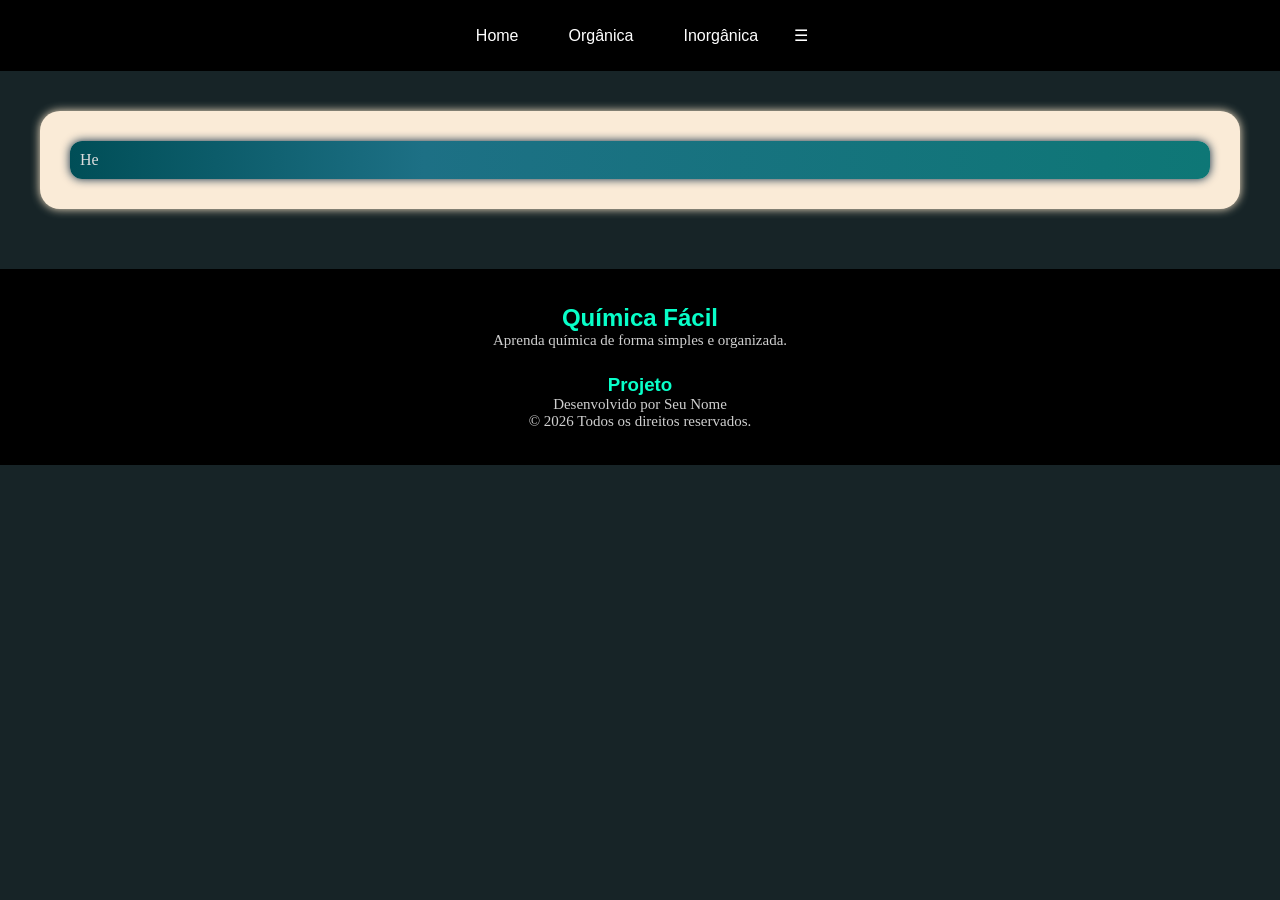
==== tabelaPeriodica.html @ 60ed242c "a" ====
<!DOCTYPE html>
<html lang="en">
<head>
    <meta charset="UTF-8">
    <meta name="viewport" content="width=device-width, initial-scale=1.0">
    <title>Document</title>
    <link rel="stylesheet" href="./style.css">
</head>
<body>
    <header>
        <div class="all-menu">
            <nav>
                <ul class="ul-menu">
                    <li><a href="./index.html"><button class="btn-padrao">Home</button></a></li>
                    <li><a href="./organica.html"><button class="btn-padrao">Orgânica</button></a></li>
                    <li><a href="./inorganica.html"><button class="btn-padrao">Inorgânica</button></a></li>
                </ul>

            </nav>
            <div class="dropdown">
                <button class="dropbtn">☰</button>
                <div class="dropdown-content">
                    <a href="#">Tabela periódica</a>
                    <a href="#">Diagrama de Linus Pauling</a>
                    <a href="#">Dev</a>
                </div>
            </div>
        </div>

    </header>
    <main>
        <table>
            <tr>
                <td>He</td>
            </tr>
        </table>
    </main>
    <footer>
    <div class="footer-container">

        <div class="footer-esquerda">
            <h2>Química Fácil</h2>
            <p>Aprenda química de forma simples e organizada.</p>
        </div>
        <div class="footer-info">
            <h3>Projeto</h3>
            <p>Desenvolvido por Seu Nome</p>
            <p>© 2026 Todos os direitos reservados.</p>
        </div>

    </div>
</footer>
</body>
</html>
---- style.css ----
* {
    margin: 0;
    padding: 0;
    box-sizing: border-box;
}

body {
    background-color: rgb(23, 36, 39);
    overflow-x: hidden;
}

header {
    width: 100%;
}

.all-menu {
    display: flex;
    justify-content: center;
    align-items: center;
    flex-wrap: wrap;
    background-color: black;
    width: 100%;
    padding: 10px 0;
}

.ul-menu {
    display: flex;
    gap: 10px;
    list-style: none;
}

li {
    list-style: none;
}

li a {
    text-decoration: none;
}

.btn-padrao {
    position: relative;
    background: none;
    border: none;
    padding: 10px 20px;
    cursor: pointer;
    font-size: 16px;
    color: white;
}

.btn-padrao::after {
    content: "";
    position: absolute;
    left: 0;
    bottom: 0;
    width: 0;
    height: 2px;
    background-color: rgb(8, 255, 201);
    transition: width .3s ease;
}

.btn-padrao:hover::after {
    width: 100%;
}

.dropdown {
    position: relative;
    display: inline-block;
}

.dropbtn {
    background: black;
    color: white;
    padding: 16px;
    border: none;
    cursor: pointer;
    font-size: 16px;
}

.dropdown:hover .dropbtn {
    background-color: rgb(43, 41, 41);
    color: rgb(8, 255, 201);
}

.dropdown-content {
    display: none;
    position: absolute;
    top: 100%;
    left: 0;
    min-width: 200px;
    background: #f1f1f1;
    box-shadow: 0 8px 16px rgba(0,0,0,.2);
    z-index: 100;
}

.dropdown:hover .dropdown-content {
    display: block;
}

.dropdown-content a {
    display: block;
    text-decoration: none;
    color: black;
    padding: 12px 16px;
}

.dropdown-content a:hover {
    background: #ddd;
}

main {
    background: antiquewhite;
    margin: 40px;
    padding: 30px;
    border-radius: 20px;
    box-shadow: 0 0 10px blanchedalmond;
}

main h3 {
    font-size: 45px;
    text-align: center;
    font-family: Andale Mono, monospace;
    color: rgb(10, 25, 36);
    margin-bottom: 20px;
}

main p {
    font-size: 22px;
    text-align: center;
    font-family: Andale Mono, monospace;
    color: rgb(10, 25, 36);
    margin-bottom: 20px;
}

.tabelas {
    display: flex;
    justify-content: center;
    align-items: flex-start;
    gap: 20px;
    flex-wrap: wrap;
    width: 100%;
}

.tabelas table {
    flex: 1 1 320px;
    max-width: 450px;
    min-width: 280px;
}

table {
    width: 100%;
    background: linear-gradient(
        90deg,
        rgb(0, 78, 87) 0%,
        rgb(29, 112, 133) 31%,
        rgb(14, 119, 118) 100%
    );
    padding: 12px;
    border-radius: 12px;
    border-collapse: collapse;
    overflow: hidden;
    transition: box-shadow .3s ease, transform .3s ease;
    box-shadow: 0 0 10px rgb(7, 38, 64);
    font-family: "Comic Sans MS", cursive;
}

table:hover {
    transform: translateY(-4px);
    box-shadow: 0 0 20px rgb(7, 38, 64);
}

thead {
    background: aquamarine;
}

tr:nth-child(even) {
    background: rgb(24, 56, 68);
}

tr {
    transition: background-color .15s ease;
}

tbody tr:hover {
    background: #378c96;
}

th {
    color: #004e57;
    font-size: 20px;
    padding: 10px;
}

td {
    padding: 10px;
    color: #ddd;
    overflow-wrap: anywhere;
    word-break: break-word;
}

tr {
    transition: .2s;
}

tr:nth-child(even) {
    background: rgb(24, 56, 68);
}

tbody tr:hover {
    background: rgb(55, 140, 150);
}

footer {
    margin-top: 60px;
    background: black;
    color: white;
}

.footer-container {
    max-width: 1200px;
    margin: auto;
    padding: 35px;
    display: flex;
    flex-direction: column;
    align-items: center;
    gap: 25px;
    text-align: center;
}

.footer-container h2,
.footer-container h3 {
    color: rgb(8, 255, 201);
    font-family: Arial, Helvetica, sans-serif;
}

.footer-container p {
    color: #cfcfcf;
    font-size: 15px;
}

.footer-links a {
    color: white;
    text-decoration: none;
    transition: .2s;
}

.footer-links a:hover {
    color: rgb(8, 255, 201);
}

@media (max-width: 768px) {
    .all-menu {
        flex-direction: column;
    }

    .ul-menu {
        flex-direction: column;
        align-items: center;
        width: 100%;
        gap: 5px;
    }

    .btn-padrao {
        width: 220px;
        text-align: center;
    }

    .dropdown {
        margin-top: 10px;
    }

    .dropdown-content {
        position: static;
        width: 100%;
        box-shadow: none;
    }

    main {
        margin: 15px;
        padding: 20px;
    }

    main h3 {
        font-size: 32px;
    }

    main p {
        font-size: 18px;
    }

    table {
        min-width: 450px;
    }

    th,
    td {
        padding: 8px;
        font-size: 14px;
    }

    .footer-container {
        padding: 20px;
    }
}

@media (max-width: 480px) {
    main {
        margin: 10px;
        padding: 15px;
    }

    main h3 {
        font-size: 26px;
    }

    main p {
        font-size: 16px;
    }

    .btn-padrao {
        width: 180px;
    }

    table {
        min-width: 400px;
    }
}
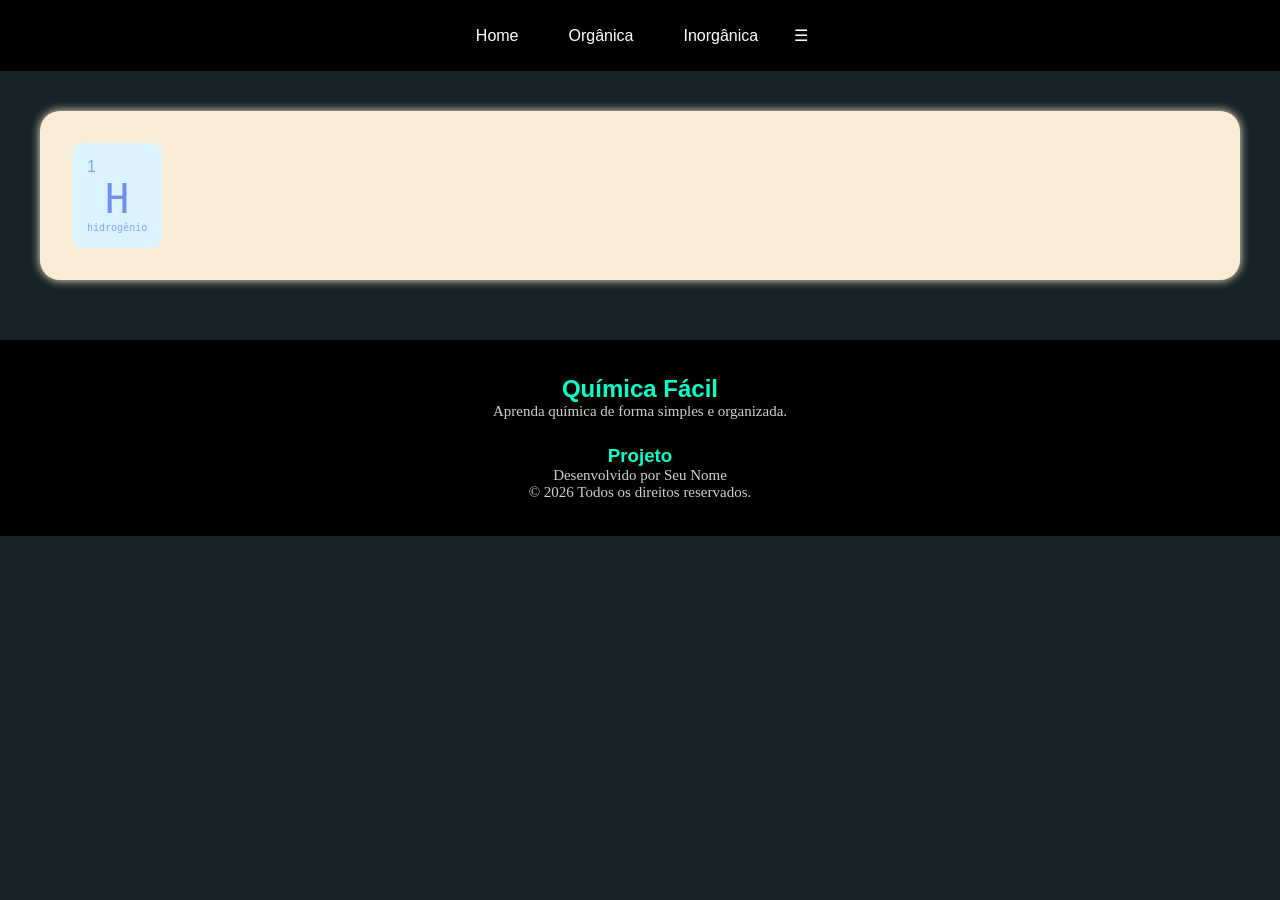
==== commit 16dbfc68: "a" ====
--- a/tabelaPeriodica.html
+++ b/tabelaPeriodica.html
@@ -4,7 +4,7 @@
     <meta charset="UTF-8">
     <meta name="viewport" content="width=device-width, initial-scale=1.0">
     <title>Document</title>
-    <link rel="stylesheet" href="./style.css">
+    <link rel="stylesheet" href="./style2.css">
 </head>
 <body>
     <header>
@@ -31,8 +31,9 @@
     <main>
         <table>
             <tr>
-                <td>He</td>
+                <td class="hidrogenio"><span class="n-atomico">1</span><br><p class="sigla">H</p><p class="nome">hidrogênio</p></td>
             </tr>
+            
         </table>
     </main>
     <footer>
--- a/style2.css
+++ b/style2.css
@@ -0,0 +1,312 @@
+* {
+    margin: 0;
+    padding: 0;
+    box-sizing: border-box;
+}
+
+body {
+    background-color: rgb(23, 36, 39);
+    overflow-x: hidden;
+}
+
+header {
+    width: 100%;
+}
+
+.all-menu {
+    display: flex;
+    justify-content: center;
+    align-items: center;
+    flex-wrap: wrap;
+    background-color: black;
+    width: 100%;
+    padding: 10px 0;
+}
+
+.ul-menu {
+    display: flex;
+    gap: 10px;
+    list-style: none;
+}
+
+li {
+    list-style: none;
+}
+
+li a {
+    text-decoration: none;
+}
+
+.btn-padrao {
+    position: relative;
+    background: none;
+    border: none;
+    padding: 10px 20px;
+    cursor: pointer;
+    font-size: 16px;
+    color: white;
+}
+
+.btn-padrao::after {
+    content: "";
+    position: absolute;
+    left: 0;
+    bottom: 0;
+    width: 0;
+    height: 2px;
+    background-color: rgb(8, 255, 201);
+    transition: width .3s ease;
+}
+
+.btn-padrao:hover::after {
+    width: 100%;
+}
+
+.dropdown {
+    position: relative;
+    display: inline-block;
+}
+
+.dropbtn {
+    background: black;
+    color: white;
+    padding: 16px;
+    border: none;
+    cursor: pointer;
+    font-size: 16px;
+}
+
+.dropdown:hover .dropbtn {
+    background-color: rgb(43, 41, 41);
+    color: rgb(8, 255, 201);
+}
+
+.dropdown-content {
+    display: none;
+    position: absolute;
+    top: 100%;
+    left: 0;
+    min-width: 200px;
+    background: #f1f1f1;
+    box-shadow: 0 8px 16px rgba(0,0,0,.2);
+    z-index: 100;
+}
+
+.dropdown:hover .dropdown-content {
+    display: block;
+}
+
+.dropdown-content a {
+    display: block;
+    text-decoration: none;
+    color: black;
+    padding: 12px 16px;
+}
+
+.dropdown-content a:hover {
+    background: #ddd;
+}
+
+main {
+    background: antiquewhite;
+    margin: 40px;
+    padding: 30px;
+    border-radius: 20px;
+    box-shadow: 0 0 10px blanchedalmond;
+}
+
+main h3 {
+    font-size: 45px;
+    text-align: center;
+    font-family: Andale Mono, monospace;
+    color: rgb(10, 25, 36);
+    margin-bottom: 20px;
+}
+
+main p {
+    font-size: 22px;
+    text-align: center;
+    font-family: Andale Mono, monospace;
+    color: rgb(10, 25, 36);
+    margin-bottom: 20px;
+}
+
+.tabelas {
+    display: flex;
+    justify-content: center;
+    align-items: flex-start;
+    gap: 20px;
+    flex-wrap: wrap;
+    width: 100%;
+}
+
+.tabelas table {
+    flex: 1 1 320px;
+    max-width: 450px;
+    min-width: 280px;
+}
+
+footer {
+    margin-top: 60px;
+    background: black;
+    color: white;
+}
+
+.footer-container {
+    max-width: 1200px;
+    margin: auto;
+    padding: 35px;
+    display: flex;
+    flex-direction: column;
+    align-items: center;
+    gap: 25px;
+    text-align: center;
+}
+
+.footer-container h2,
+.footer-container h3 {
+    color: rgb(8, 255, 201);
+    font-family: Arial, Helvetica, sans-serif;
+}
+
+.footer-container p {
+    color: #cfcfcf;
+    font-size: 15px;
+}
+
+.footer-links a {
+    color: white;
+    text-decoration: none;
+    transition: .2s;
+}
+
+.footer-links a:hover {
+    color: rgb(8, 255, 201);
+}
+
+
+
+
+
+.hidrogenio{
+    cursor: pointer;
+    background-color: rgb(219, 243, 255);
+    border-radius: 10px;
+    padding: 15px;
+    word-wrap: break-word;
+    color: rgb(133, 160, 247);
+    font-family:'Franklin Gothic Medium', 'Arial Narrow', Arial, sans-serif;
+}
+.sigla{
+    font-size: 40px;
+    color:rgb(113, 142, 235);
+    margin: 0;
+}
+.nome{
+    font-size: 10px;
+    margin: 0;
+    color: rgb(133, 160, 247);
+}
+
+
+
+
+
+
+
+
+
+
+
+
+
+
+
+
+
+
+
+
+
+
+
+
+
+
+@media (max-width: 768px) {
+    .all-menu {
+        flex-direction: column;
+    }
+
+    .ul-menu {
+        flex-direction: column;
+        align-items: center;
+        width: 100%;
+        gap: 5px;
+    }
+
+    .btn-padrao {
+        width: 220px;
+        text-align: center;
+    }
+
+    .dropdown {
+        margin-top: 10px;
+    }
+
+    .dropdown-content {
+        position: static;
+        width: 100%;
+        box-shadow: none;
+    }
+
+    main {
+        margin: 15px;
+        padding: 20px;
+    }
+
+    main h3 {
+        font-size: 32px;
+    }
+
+    main p {
+        font-size: 18px;
+    }
+
+    table {
+        min-width: 450px;
+    }
+
+    th,
+    td {
+        padding: 8px;
+        font-size: 14px;
+    }
+
+    .footer-container {
+        padding: 20px;
+    }
+}
+
+@media (max-width: 480px) {
+    main {
+        margin: 10px;
+        padding: 15px;
+    }
+
+    main h3 {
+        font-size: 26px;
+    }
+
+    main p {
+        font-size: 16px;
+    }
+
+    .btn-padrao {
+        width: 180px;
+    }
+
+    table {
+        min-width: 400px;
+    }
+}
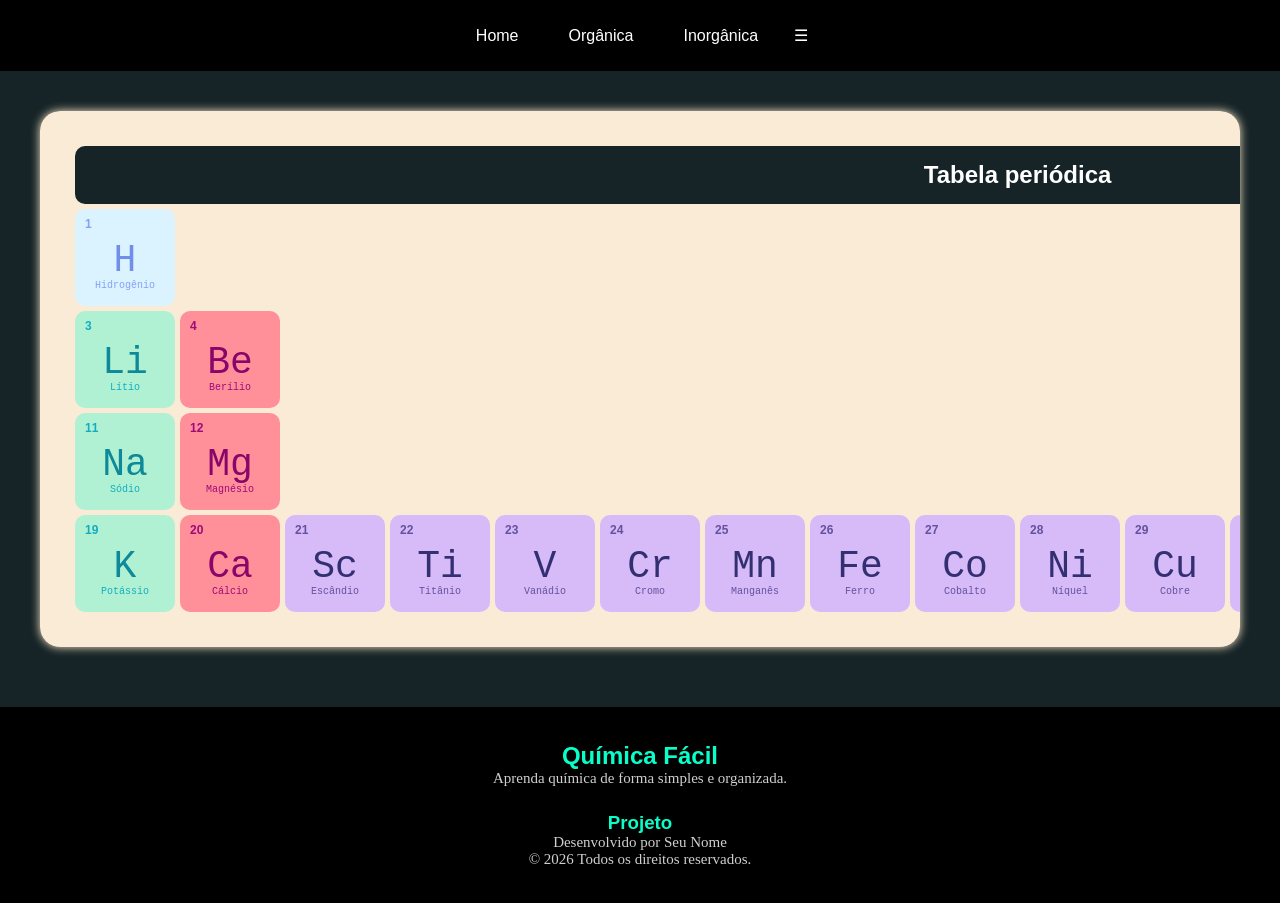
==== commit c28911e3: "a" ====
--- a/tabelaPeriodica.html
+++ b/tabelaPeriodica.html
@@ -1,11 +1,13 @@
 <!DOCTYPE html>
-<html lang="en">
+<html lang="pt-br">
+
 <head>
     <meta charset="UTF-8">
     <meta name="viewport" content="width=device-width, initial-scale=1.0">
-    <title>Document</title>
+    <title>Tabela Periódica</title>
     <link rel="stylesheet" href="./style2.css">
 </head>
+
 <body>
     <header>
         <div class="all-menu">
@@ -15,41 +17,263 @@
                     <li><a href="./organica.html"><button class="btn-padrao">Orgânica</button></a></li>
                     <li><a href="./inorganica.html"><button class="btn-padrao">Inorgânica</button></a></li>
                 </ul>
-
             </nav>
             <div class="dropdown">
                 <button class="dropbtn">☰</button>
                 <div class="dropdown-content">
-                    <a href="#">Tabela periódica</a>
+                    <a href="./tabelaPeriodica.html">Tabela periódica</a>
                     <a href="#">Diagrama de Linus Pauling</a>
                     <a href="#">Dev</a>
                 </div>
             </div>
         </div>
-
     </header>
+
     <main>
         <table>
-            <tr>
-                <td class="hidrogenio"><span class="n-atomico">1</span><br><p class="sigla">H</p><p class="nome">hidrogênio</p></td>
-            </tr>
-            
+            <colgroup>
+                <col>
+                <col>
+                <col>
+                <col>
+                <col>
+                <col>
+                <col>
+                <col>
+                <col>
+                <col>
+                <col>
+                <col>
+                <col>
+                <col>
+                <col>
+                <col>
+                <col>
+                <col>
+            </colgroup>
+            <thead>
+                <tr>
+                    <th colspan="18">Tabela periódica</th>
+                </tr>
+            </thead>
+            <tbody></tbody>
+            <tr>
+                <!-- Coluna 1 -->
+                <td class="hidrogenio">
+                    <span class="n-atomico">1</span><br>
+                    <p class="sigla">H</p>
+                    <p class="nome">Hidrogênio</p>
+                </td>
+
+                <!-- Colunas de 2 a 17 (Vão central invisível) -->
+                <td colspan="16" class="vazio"></td>
+
+                <!-- Coluna 18 -->
+                <td class="gases-nobres">
+                    <span class="n-atomico">2</span><br>
+                    <p class="sigla">He</p>
+                    <p class="nome">Hélio</p>
+                </td>
+            </tr>
+            <tr>
+                <!-- Coluna 1 da linha 2 -->
+                <td class="metais-alcalinos">
+                    <span class="n-atomico">3</span><br>
+                    <p class="sigla">Li</p>
+                    <p class="nome">Lítio</p>
+                </td>
+                <td class="metais-alcalinoterrosos">
+                    <span class="n-atomico">4</span><br>
+                    <p class="sigla">Be</p>
+                    <p class="nome">Berílio</p>
+                </td>
+                <td colspan="10" class="vazio"></td>
+                <td class="semimetais">
+                    <span class="n-atomico">5</span><br>
+                    <p class="sigla">B</p>
+                    <p class="nome">Boro</p>
+                </td>
+                <td class="ametais">
+                    <span class="n-atomico">6</span><br>
+                    <p class="sigla">C</p>
+                    <p class="nome">Carbono</p>
+                </td>
+                <td class="ametais">
+                    <span class="n-atomico">7</span><br>
+                    <p class="sigla">N</p>
+                    <p class="nome">Nitrogênio</p>
+                </td>
+                <td class="ametais">
+                    <span class="n-atomico">8</span><br>
+                    <p class="sigla">O</p>
+                    <p class="nome">Oxigênio</p>
+                </td>
+                <td class="ametais">
+                    <span class="n-atomico">9</span><br>
+                    <p class="sigla">F</p>
+                    <p class="nome">Flúor</p>
+                </td>
+                <td class="gases-nobres">
+                    <span class="n-atomico">10</span><br>
+                    <p class="sigla">Ne</p>
+                    <p class="nome">Neônio</p>
+                </td>
+            </tr>
+
+            <tr>
+                <td class="metais-alcalinos">
+                    <span class="n-atomico">11</span><br>
+                    <p class="sigla">Na</p>
+                    <p class="nome">Sódio</p>
+                </td>
+                <td class="metais-alcalinoterrosos">
+                    <span class="n-atomico">12</span><br>
+                    <p class="sigla">Mg</p>
+                    <p class="nome">Magnésio</p>
+                </td>
+                <td colspan="10" class="vazio"></td>
+                <td class="bloco-p">
+                    <span class="n-atomico">13</span><br>
+                    <p class="sigla">Al</p>
+                    <p class="nome">Alumínio</p>
+                </td>
+                <td class="semimetais">
+                    <span class="n-atomico">14</span><br>
+                    <p class="sigla">Si</p>
+                    <p class="nome">Silício</p>
+                </td>
+                <td class="ametais">
+                    <span class="n-atomico">15</span><br>
+                    <p class="sigla">P</p>
+                    <p class="nome">Fósforo</p>
+                </td>
+                <td class="ametais">
+                    <span class="n-atomico">16</span><br>
+                    <p class="sigla">S</p>
+                    <p class="nome">Enxofre</p>
+                </td>
+                <td class="ametais">
+                    <span class="n-atomico">17</span><br>
+                    <p class="sigla">Cl</p>
+                    <p class="nome">Cloro</p>
+                </td>
+                <td class="gases-nobres">
+                    <span class="n-atomico">18</span><br>
+                    <p class="sigla">Ar</p>
+                    <p class="nome">Argônio</p>
+                </td>
+            </tr>
+            <tr>
+                <td class="metais-alcalinos">
+                    <span class="n-atomico">19</span><br>
+                    <p class="sigla">K</p>
+                    <p class="nome">Potássio</p>
+                </td>
+                <td class="metais-alcalinoterrosos">
+                    <span class="n-atomico">20</span><br>
+                    <p class="sigla">Ca</p>
+                    <p class="nome">Cálcio</p>
+                </td>
+
+                <td class="metal-transicao">
+                    <span class="n-atomico">21</span><br>
+                    <p class="sigla">Sc</p>
+                    <p class="nome">Escândio</p>
+                </td>
+                <td class="metal-transicao">
+                    <span class="n-atomico">22</span><br>
+                    <p class="sigla">Ti</p>
+                    <p class="nome">Titânio</p>
+                </td>
+                <td class="metal-transicao">
+                    <span class="n-atomico">23</span><br>
+                    <p class="sigla">V</p>
+                    <p class="nome">Vanádio</p>
+                </td>
+                <td class="metal-transicao">
+                    <span class="n-atomico">24</span><br>
+                    <p class="sigla">Cr</p>
+                    <p class="nome">Cromo</p>
+                </td>
+                <td class="metal-transicao">
+                    <span class="n-atomico">25</span><br>
+                    <p class="sigla">Mn</p>
+                    <p class="nome">Manganês</p>
+                </td>
+                <td class="metal-transicao">
+                    <span class="n-atomico">26</span><br>
+                    <p class="sigla">Fe</p>
+                    <p class="nome">Ferro</p>
+                </td>
+                <td class="metal-transicao">
+                    <span class="n-atomico">27</span><br>
+                    <p class="sigla">Co</p>
+                    <p class="nome">Cobalto</p>
+                </td>
+                <td class="metal-transicao">
+                    <span class="n-atomico">28</span><br>
+                    <p class="sigla">Ni</p>
+                    <p class="nome">Níquel</p>
+                </td>
+
+                <td class="metal-transicao">
+                    <span class="n-atomico">29</span><br>
+                    <p class="sigla">Cu</p>
+                    <p class="nome">Cobre</p>
+                </td>
+                <td class="metal-transicao">
+                    <span class="n-atomico">30</span><br>
+                    <p class="sigla">Zn</p>
+                    <p class="nome">Zinco</p>
+                </td>
+                <td class="bloco-p">
+                    <span class="n-atomico">31</span><br>
+                    <p class="sigla">Ga</p>
+                    <p class="nome">Gálio</p>
+                </td>
+                <td class="semimetais">
+                    <span class="n-atomico">32</span><br>
+                    <p class="sigla">Ge</p>
+                    <p class="nome">germânio</p>
+                </td>
+                <td class="semimetais">
+                    <span class="n-atomico">33</span><br>
+                    <p class="sigla">As</p>
+                    <p class="nome">Arsênio</p>
+                </td>
+                <td class="ametais">
+                    <span class="n-atomico">34</span><br>
+                    <p class="sigla">Se</p>
+                    <p class="nome">Selênio</p>
+                </td>
+                <td class="ametais">
+                    <span class="n-atomico">35</span><br>
+                    <p class="sigla">Br</p>
+                    <p class="nome">Bromo</p>
+                </td>
+                <td class="gases-nobres">
+                    <span class="n-atomico">36</span><br>
+                    <p class="sigla">Kr</p>
+                    <p class="nome">Criptônio</p>
+                </td>
+            </tr>
+            </tbody>
         </table>
     </main>
+
     <footer>
-    <div class="footer-container">
-
-        <div class="footer-esquerda">
-            <h2>Química Fácil</h2>
-            <p>Aprenda química de forma simples e organizada.</p>
+        <div class="footer-container">
+            <div class="footer-esquerda">
+                <h2>Química Fácil</h2>
+                <p>Aprenda química de forma simples e organizada.</p>
+            </div>
+            <div class="footer-info">
+                <h3>Projeto</h3>
+                <p>Desenvolvido por Seu Nome</p>
+                <p>© 2026 Todos os direitos reservados.</p>
+            </div>
         </div>
-        <div class="footer-info">
-            <h3>Projeto</h3>
-            <p>Desenvolvido por Seu Nome</p>
-            <p>© 2026 Todos os direitos reservados.</p>
-        </div>
-
-    </div>
-</footer>
+    </footer>
 </body>
+
 </html>
--- a/style2.css
+++ b/style2.css
@@ -183,54 +183,190 @@
 .footer-links a:hover {
     color: rgb(8, 255, 201);
 }
-
-
-
-
-
-.hidrogenio{
+main {
+    background: antiquewhite;
+    margin: 40px;
+    padding: 30px;
+    border-radius: 20px;
+    box-shadow: 0 0 10px blanchedalmond;
+    overflow-x: auto;
+}
+
+main h3 {
+    font-size: 45px;
+    text-align: center;
+    font-family: Andale Mono, monospace;
+    color: rgb(10, 25, 36);
+    margin-bottom: 20px;
+}
+
+main p {
+    font-size: 22px;
+    text-align: center;
+    font-family: Andale Mono, monospace;
+    color: rgb(10, 25, 36);
+    margin-bottom: 20px;
+}
+
+
+main table {
+    table-layout: fixed;
+    width: 100%;
+    border-collapse: separate;
+    border-spacing: 5px; 
+}
+
+main table col {
+    width: 100px;
+}
+
+main table th {
+    background-color: rgb(23, 36, 39);
+    color: white;
+    padding: 15px;
+    font-size: 24px;
+    border-radius: 10px;
+    font-family: 'Franklin Gothic Medium', Arial, sans-serif;
+}
+
+main table td {
+    text-align: center;
+    vertical-align: top;
+}
+
+.vazio {
+    background: transparent !important;
+    border: none !important;
+    box-shadow: none !important;
+    padding: 0 !important;
+}
+
+.hidrogenio {
     cursor: pointer;
     background-color: rgb(219, 243, 255);
     border-radius: 10px;
     padding: 15px;
     word-wrap: break-word;
+    position: relative;
     color: rgb(133, 160, 247);
-    font-family:'Franklin Gothic Medium', 'Arial Narrow', Arial, sans-serif;
-}
-.sigla{
-    font-size: 40px;
-    color:rgb(113, 142, 235);
+    font-family: 'Franklin Gothic Medium', 'Arial Narrow', Arial, sans-serif;
+}
+
+.gases-nobres {
+    cursor: pointer;
+    background-color: rgb(243, 206, 235);
+    border-radius: 10px;
+    padding: 15px;
+    word-wrap: break-word;
+    position: relative;
+    color: rgb(189, 79, 174);
+    font-family: 'Franklin Gothic Medium', 'Arial Narrow', Arial, sans-serif;
+}
+
+.metais-alcalinos {
+    cursor: pointer;
+    background-color: rgb(176, 241, 211);
+    border-radius: 10px;
+    padding: 15px;
+    word-wrap: break-word;
+    position: relative;
+    color: rgb(19, 172, 192);
+    font-family: 'Franklin Gothic Medium', 'Arial Narrow', Arial, sans-serif;
+}
+.metais-alcalinoterrosos {
+    cursor: pointer;
+    background-color: rgb(255, 144, 153);
+    border-radius: 10px;
+    padding: 15px;
+    word-wrap: break-word;
+    position: relative;
+    color: rgb(158, 10, 121);
+    font-family: 'Franklin Gothic Medium', 'Arial Narrow', Arial, sans-serif;
+}
+.semimetais {
+    cursor: pointer;
+    background-color: rgb(245, 208, 153);
+    border-radius: 10px;
+    padding: 15px;
+    word-wrap: break-word;
+    position: relative;
+    color: rgb(199, 102, 37);
+    font-family: 'Franklin Gothic Medium', 'Arial Narrow', Arial, sans-serif;
+}
+.ametais {
+    cursor: pointer;
+    background-color: rgb(163, 215, 245);
+    border-radius: 10px;
+    padding: 15px;
+    word-wrap: break-word;
+    position: relative;
+    color: rgb(75, 89, 212);
+    font-family: 'Franklin Gothic Medium', 'Arial Narrow', Arial, sans-serif;
+}
+.bloco-p {
+    cursor: pointer;
+    background-color: rgb(208, 247, 145);
+    border-radius: 10px;
+    padding: 15px;
+    word-wrap: break-word;
+    position: relative;
+    color: rgb(82, 158, 101);
+    font-family: 'Franklin Gothic Medium', 'Arial Narrow', Arial, sans-serif;
+}
+.metal-transicao {
+    cursor: pointer;
+    background-color: rgb(215, 186, 248);
+    border-radius: 10px;
+    padding: 15px;
+    word-wrap: break-word;
+    position: relative;
+    color: rgb(99, 82, 158);
+    font-family: 'Franklin Gothic Medium', 'Arial Narrow', Arial, sans-serif;
+}
+
+.hidrogenio .sigla { color: rgb(113, 142, 235); }
+.hidrogenio .nome { color: rgb(133, 160, 247); }
+
+.gases-nobres .sigla { color: rgb(160, 50, 145); }
+.gases-nobres .nome { color: rgb(189, 79, 174); }
+
+.metais-alcalinos .sigla { color: rgb(13, 137, 153); }
+.metais-alcalinos .nome { color: rgb(19, 172, 192); }
+
+.metais-alcalinoterrosos .sigla { color: rgb(138, 5, 105); }
+.metais-alcalinoterrosos .nome { color:rgb(158, 10, 121);}
+
+.semimetais .sigla { color: rgb(148, 42, 9); }
+.semimetais .nome { color:rgb(199, 102, 37);}
+
+.ametais .sigla { color: rgb(54, 69, 199); }
+.ametais .nome { color:rgb(75, 89, 212);}
+
+.bloco-p .sigla { color: rgb(55, 129, 95); }
+.bloco-p .nome { color:rgb(82, 158, 101);}
+
+.metal-transicao .sigla { color: rgb(51, 48, 114); }
+.metal-transicao .nome { color:rgb(99, 82, 158);}
+
+.sigla {
+    font-size: 38px;
     margin: 0;
-}
-.nome{
+    line-height: 1;
+}
+
+.nome {
     font-size: 10px;
     margin: 0;
-    color: rgb(133, 160, 247);
-}
-
-
-
-
-
-
-
-
-
-
-
-
-
-
-
-
-
-
-
-
-
-
-
-
+}
+
+.n-atomico {
+    position: absolute;
+    top: 8px;      
+    left: 10px;    
+    font-weight: bold;
+    font-size: 12px;
+    font-weight: bold;
+}
 
 
 @media (max-width: 768px) {
@@ -265,24 +401,6 @@
         padding: 20px;
     }
 
-    main h3 {
-        font-size: 32px;
-    }
-
-    main p {
-        font-size: 18px;
-    }
-
-    table {
-        min-width: 450px;
-    }
-
-    th,
-    td {
-        padding: 8px;
-        font-size: 14px;
-    }
-
     .footer-container {
         padding: 20px;
     }
@@ -294,19 +412,7 @@
         padding: 15px;
     }
 
-    main h3 {
-        font-size: 26px;
-    }
-
-    main p {
-        font-size: 16px;
-    }
-
     .btn-padrao {
         width: 180px;
     }
-
-    table {
-        min-width: 400px;
-    }
 }
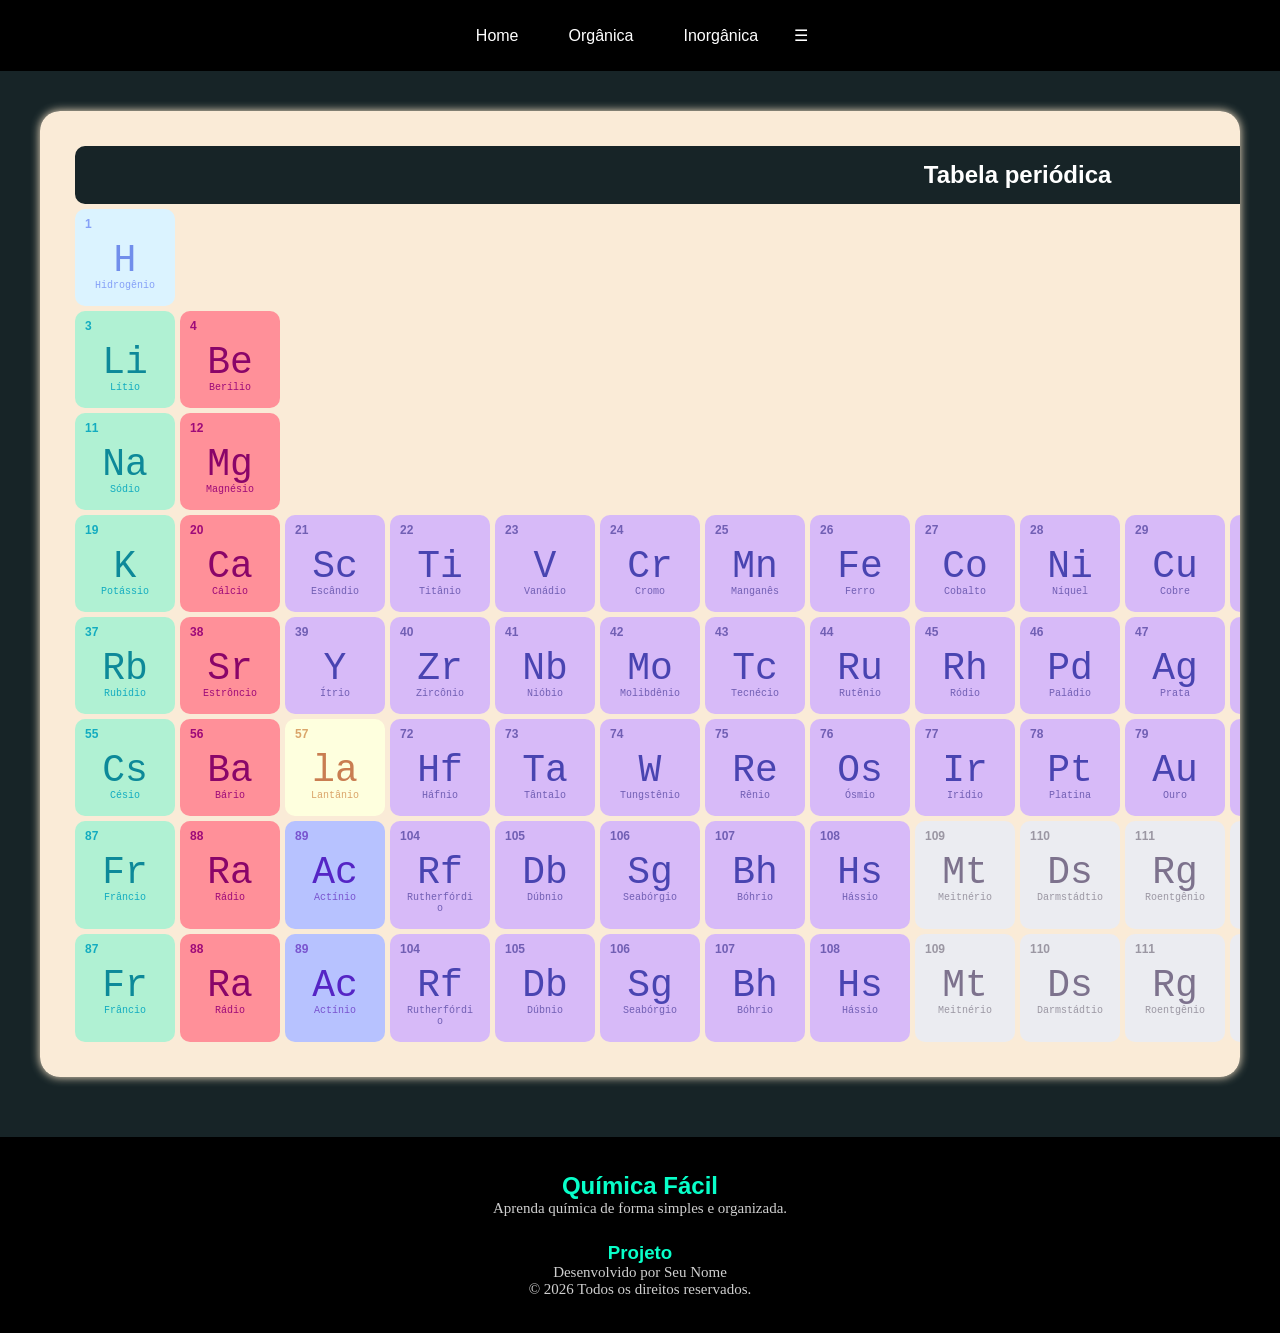
==== commit 7311abbc: "as" ====
--- a/tabelaPeriodica.html
+++ b/tabelaPeriodica.html
@@ -257,6 +257,371 @@
                     <p class="nome">Criptônio</p>
                 </td>
             </tr>
+            <tr>
+                <td class="metais-alcalinos">
+                    <span class="n-atomico">37</span><br>
+                    <p class="sigla">Rb</p>
+                    <p class="nome">Rubídio</p>
+                </td>
+                <td class="metais-alcalinoterrosos">
+                    <span class="n-atomico">38</span><br>
+                    <p class="sigla">Sr</p>
+                    <p class="nome">Estrôncio</p>
+                </td>
+
+                <td class="metal-transicao">
+                    <span class="n-atomico">39</span><br>
+                    <p class="sigla">Y</p>
+                    <p class="nome">Ítrio</p>
+                </td>
+                <td class="metal-transicao">
+                    <span class="n-atomico">40</span><br>
+                    <p class="sigla">Zr</p>
+                    <p class="nome">Zircônio</p>
+                </td>
+                <td class="metal-transicao">
+                    <span class="n-atomico">41</span><br>
+                    <p class="sigla">Nb</p>
+                    <p class="nome">Nióbio</p>
+                </td>
+                <td class="metal-transicao">
+                    <span class="n-atomico">42</span><br>
+                    <p class="sigla">Mo</p>
+                    <p class="nome">Molibdênio</p>
+                </td>
+                <td class="metal-transicao">
+                    <span class="n-atomico">43</span><br>
+                    <p class="sigla">Tc</p>
+                    <p class="nome">Tecnécio</p>
+                </td>
+                <td class="metal-transicao">
+                    <span class="n-atomico">44</span><br>
+                    <p class="sigla">Ru</p>
+                    <p class="nome">Rutênio</p>
+                </td>
+                <td class="metal-transicao">
+                    <span class="n-atomico">45</span><br>
+                    <p class="sigla">Rh</p>
+                    <p class="nome">Ródio</p>
+                </td>
+                <td class="metal-transicao">
+                    <span class="n-atomico">46</span><br>
+                    <p class="sigla">Pd</p>
+                    <p class="nome">Paládio</p>
+                </td>
+
+                <td class="metal-transicao">
+                    <span class="n-atomico">47</span><br>
+                    <p class="sigla">Ag</p>
+                    <p class="nome">Prata</p>
+                </td>
+                <td class="metal-transicao">
+                    <span class="n-atomico">48</span><br>
+                    <p class="sigla">Cd</p>
+                    <p class="nome">Cádmio</p>
+                </td>
+                <td class="bloco-p">
+                    <span class="n-atomico">49</span><br>
+                    <p class="sigla">In</p>
+                    <p class="nome">Índio</p>
+                </td>
+                <td class="bloco-p">
+                    <span class="n-atomico">50</span><br>
+                    <p class="sigla">Sn</p>
+                    <p class="nome">Estanho</p>
+                </td>
+                <td class="semimetais">
+                    <span class="n-atomico">51</span><br>
+                    <p class="sigla">Sb</p>
+                    <p class="nome">Antimônio</p>
+                </td>
+                <td class="semimetais">
+                    <span class="n-atomico">52</span><br>
+                    <p class="sigla">Te</p>
+                    <p class="nome">Telúrio</p>
+                </td>
+                <td class="ametais">
+                    <span class="n-atomico">53</span><br>
+                    <p class="sigla">I</p>
+                    <p class="nome">Iodo</p>
+                </td>
+                <td class="gases-nobres">
+                    <span class="n-atomico">54</span><br>
+                    <p class="sigla">Xe</p>
+                    <p class="nome">Xenônio</p>
+                </td>
+            </tr>
+
+            <tr>
+                <td class="metais-alcalinos">
+                    <span class="n-atomico">55</span><br>
+                    <p class="sigla">Cs</p>
+                    <p class="nome">Césio</p>
+                </td>
+                <td class="metais-alcalinoterrosos">
+                    <span class="n-atomico">56</span><br>
+                    <p class="sigla">Ba</p>
+                    <p class="nome">Bário</p>
+                </td>
+
+                <td class="lantanideos">
+                    <span class="n-atomico">57</span><br>
+                    <p class="sigla">la</p>
+                    <p class="nome">Lantânio</p>
+                </td>
+                <td class="metal-transicao">
+                    <span class="n-atomico">72</span><br>
+                    <p class="sigla">Hf</p>
+                    <p class="nome">Háfnio</p>
+                </td>
+                <td class="metal-transicao">
+                    <span class="n-atomico">73</span><br>
+                    <p class="sigla">Ta</p>
+                    <p class="nome">Tântalo</p>
+                </td>
+                <td class="metal-transicao">
+                    <span class="n-atomico">74</span><br>
+                    <p class="sigla">W</p>
+                    <p class="nome">Tungstênio</p>
+                </td>
+                <td class="metal-transicao">
+                    <span class="n-atomico">75</span><br>
+                    <p class="sigla">Re</p>
+                    <p class="nome">Rênio</p>
+                </td>
+                <td class="metal-transicao">
+                    <span class="n-atomico">76</span><br>
+                    <p class="sigla">Os</p>
+                    <p class="nome">Ósmio</p>
+                </td>
+                <td class="metal-transicao">
+                    <span class="n-atomico">77</span><br>
+                    <p class="sigla">Ir</p>
+                    <p class="nome">Irídio</p>
+                </td>
+                <td class="metal-transicao">
+                    <span class="n-atomico">78</span><br>
+                    <p class="sigla">Pt</p>
+                    <p class="nome">Platina</p>
+                </td>
+
+                <td class="metal-transicao">
+                    <span class="n-atomico">79</span><br>
+                    <p class="sigla">Au</p>
+                    <p class="nome">Ouro</p>
+                </td>
+                <td class="metal-transicao">
+                    <span class="n-atomico">80</span><br>
+                    <p class="sigla">Hg</p>
+                    <p class="nome">Mercúrio</p>
+                </td>
+                <td class="bloco-p">
+                    <span class="n-atomico">81</span><br>
+                    <p class="sigla">Tl</p>
+                    <p class="nome">Tálio</p>
+                </td>
+                <td class="bloco-p">
+                    <span class="n-atomico">82</span><br>
+                    <p class="sigla">Pb</p>
+                    <p class="nome">Chumbo</p>
+                </td>
+                <td class="bloco-p">
+                    <span class="n-atomico">83</span><br>
+                    <p class="sigla">Bi</p>
+                    <p class="nome">Bismuto</p>
+                </td>
+                <td class="bloco-p">
+                    <span class="n-atomico">84</span><br>
+                    <p class="sigla">Po</p>
+                    <p class="nome">Polônio</p>
+                </td>
+                <td class="bloco-p">
+                    <span class="n-atomico">85</span><br>
+                    <p class="sigla">At</p>
+                    <p class="nome">Ástato</p>
+                </td>
+                <td class="gases-nobres">
+                    <span class="n-atomico">86</span><br>
+                    <p class="sigla">86</p>
+                    <p class="nome">Radônio</p>
+                </td>
+            </tr>
+
+            <tr>
+                <td class="metais-alcalinos">
+                    <span class="n-atomico">87</span><br>
+                    <p class="sigla">Fr</p>
+                    <p class="nome">Frâncio</p>
+                </td>
+                <td class="metais-alcalinoterrosos">
+                    <span class="n-atomico">88</span><br>
+                    <p class="sigla">Ra</p>
+                    <p class="nome">Rádio</p>
+                </td>
+
+                <td class="actinideos">
+                    <span class="n-atomico">89</span><br>
+                    <p class="sigla">Ac</p>
+                    <p class="nome">Actínio</p>
+                </td>
+                <td class="metal-transicao">
+                    <span class="n-atomico">104</span><br>
+                    <p class="sigla">Rf</p>
+                    <p class="nome">Rutherfórdio</p>
+                </td>
+                <td class="metal-transicao">
+                    <span class="n-atomico">105</span><br>
+                    <p class="sigla">Db</p>
+                    <p class="nome">Dúbnio</p>
+                </td>
+                <td class="metal-transicao">
+                    <span class="n-atomico">106</span><br>
+                    <p class="sigla">Sg</p>
+                    <p class="nome">Seabórgio</p>
+                </td>
+                <td class="metal-transicao">
+                    <span class="n-atomico">107</span><br>
+                    <p class="sigla">Bh</p>
+                    <p class="nome">Bóhrio</p>
+                </td>
+                <td class="metal-transicao">
+                    <span class="n-atomico">108</span><br>
+                    <p class="sigla">Hs</p>
+                    <p class="nome">Hássio</p>
+                </td>
+                <td class="desconhecido">
+                    <span class="n-atomico">109</span><br>
+                    <p class="sigla">Mt</p>
+                    <p class="nome">Meitnério</p>
+                </td>
+                <td class="desconhecido">
+                    <span class="n-atomico">110</span><br>
+                    <p class="sigla">Ds</p>
+                    <p class="nome">Darmstádtio</p>
+                </td>
+
+                <td class="desconhecido">
+                    <span class="n-atomico">111</span><br>
+                    <p class="sigla">Rg</p>
+                    <p class="nome">Roentgênio</p>
+                </td>
+                <td class="desconhecido">
+                    <span class="n-atomico">112</span><br>
+                    <p class="sigla">Cn</p>
+                    <p class="nome">Copernício</p>
+                </td>
+                <td class="desconhecido">
+                    <span class="n-atomico">113</span><br>
+                    <p class="sigla">Nh</p>
+                    <p class="nome">Nihônio</p>
+                </td>
+                <td class="desconhecido">
+                    <span class="n-atomico">114</span><br>
+                    <p class="sigla">Fl</p>
+                    <p class="nome">Fleróvio</p>
+                </td>
+                <td class="desconhecido">
+                    <span class="n-atomico">115</span><br>
+                    <p class="sigla">Mc</p>
+                    <p class="nome">Moscóvio</p>
+                </td>
+                <td class="desconhecido">
+                    <span class="n-atomico">116</span><br>
+                    <p class="sigla">Lv</p>
+                    <p class="nome">Livermório</p>
+                </td>
+                <td class="desconhecido">
+                    <span class="n-atomico">117</span><br>
+                    <p class="sigla">Ts</p>
+                    <p class="nome">Tenesso</p>
+                </td>
+                <td class="desconhecido">
+                    <span class="n-atomico">118</span><br>
+                    <p class="sigla">86</p>
+                    <p class="nome">organessônio</p>
+                </td>
+            </tr>
+           
+            <tr>
+                <td class="metais-alcalinos">
+                    <span class="n-atomico">87</span><br>
+                    <p class="sigla">Fr</p>
+                    <p class="nome">Frâncio</p>
+                </td>
+                <td class="metais-alcalinoterrosos">
+                    <span class="n-atomico">88</span><br>
+                    <p class="sigla">Ra</p>
+                    <p class="nome">Rádio</p>
+                </td>
+
+                <td class="actinideos">
+                    <span class="n-atomico">89</span><br>
+                    <p class="sigla">Ac</p>
+                    <p class="nome">Actínio</p>
+                </td>
+                <td class="metal-transicao">
+                    <span class="n-atomico">104</span><br>
+                    <p class="sigla">Rf</p>
+                    <p class="nome">Rutherfórdio</p>
+                </td>
+                <td class="metal-transicao">
+                    <span class="n-atomico">105</span><br>
+                    <p class="sigla">Db</p>
+                    <p class="nome">Dúbnio</p>
+                </td>
+                <td class="metal-transicao">
+                    <span class="n-atomico">106</span><br>
+                    <p class="sigla">Sg</p>
+                    <p class="nome">Seabórgio</p>
+                </td>
+                <td class="metal-transicao">
+                    <span class="n-atomico">107</span><br>
+                    <p class="sigla">Bh</p>
+                    <p class="nome">Bóhrio</p>
+                </td>
+                <td class="metal-transicao">
+                    <span class="n-atomico">108</span><br>
+                    <p class="sigla">Hs</p>
+                    <p class="nome">Hássio</p>
+                </td>
+                <td class="desconhecido">
+                    <span class="n-atomico">109</span><br>
+                    <p class="sigla">Mt</p>
+                    <p class="nome">Meitnério</p>
+                </td>
+                <td class="desconhecido">
+                    <span class="n-atomico">110</span><br>
+                    <p class="sigla">Ds</p>
+                    <p class="nome">Darmstádtio</p>
+                </td>
+
+                <td class="desconhecido">
+                    <span class="n-atomico">111</span><br>
+                    <p class="sigla">Rg</p>
+                    <p class="nome">Roentgênio</p>
+                </td>
+                <td class="desconhecido">
+                    <span class="n-atomico">112</span><br>
+                    <p class="sigla">Cn</p>
+                    <p class="nome">Copernício</p>
+                </td>
+                <td class="desconhecido">
+                    <span class="n-atomico">113</span><br>
+                    <p class="sigla">Nh</p>
+                    <p class="nome">Nihônio</p>
+                </td>
+                <td class="desconhecido">
+                    <span class="n-atomico">114</span><br>
+                    <p class="sigla">Fl</p>
+                    <p class="nome">Fleróvio</p>
+                </td>
+                <td class="desconhecido">
+                    <span class="n-atomico">115</span><br>
+                    <p class="sigla">Mc</p>
+                    <p class="nome">Moscóvio</p>
+                </td>
+                </tr>
+
             </tbody>
         </table>
     </main>
--- a/style2.css
+++ b/style2.css
@@ -1,3 +1,6 @@
+html{
+    scrollbar-color: antiquewhite rgb(23, 36, 39);
+}
 * {
     margin: 0;
     padding: 0;
@@ -191,7 +194,6 @@
     box-shadow: 0 0 10px blanchedalmond;
     overflow-x: auto;
 }
-
 main h3 {
     font-size: 45px;
     text-align: center;
@@ -235,10 +237,10 @@
 }
 
 .vazio {
-    background: transparent !important;
-    border: none !important;
-    box-shadow: none !important;
-    padding: 0 !important;
+    background: transparent;
+    border: none;
+    box-shadow: none;
+    padding: 0;
 }
 
 .hidrogenio {
@@ -320,7 +322,37 @@
     padding: 15px;
     word-wrap: break-word;
     position: relative;
-    color: rgb(99, 82, 158);
+    color: rgb(113, 95, 180);
+    font-family: 'Franklin Gothic Medium', 'Arial Narrow', Arial, sans-serif;
+}
+.lantanideos {
+    cursor: pointer;
+    background-color: rgb(254, 255, 222);
+    border-radius: 10px;
+    padding: 15px;
+    word-wrap: break-word;
+    position: relative;
+    color: rgb(218, 165, 106);
+    font-family: 'Franklin Gothic Medium', 'Arial Narrow', Arial, sans-serif;
+}
+.actinideos {
+    cursor: pointer;
+    background-color: rgb(183, 194, 255);
+    border-radius: 10px;
+    padding: 15px;
+    word-wrap: break-word;
+    position: relative;
+    color: rgb(121, 84, 207);
+    font-family: 'Franklin Gothic Medium', 'Arial Narrow', Arial, sans-serif;
+}
+.desconhecido {
+    cursor: pointer;
+    background-color: rgb(235, 236, 241);
+    border-radius: 10px;
+    padding: 15px;
+    word-wrap: break-word;
+    position: relative;
+    color: rgb(155, 151, 163);
     font-family: 'Franklin Gothic Medium', 'Arial Narrow', Arial, sans-serif;
 }
 
@@ -345,8 +377,17 @@
 .bloco-p .sigla { color: rgb(55, 129, 95); }
 .bloco-p .nome { color:rgb(82, 158, 101);}
 
-.metal-transicao .sigla { color: rgb(51, 48, 114); }
-.metal-transicao .nome { color:rgb(99, 82, 158);}
+.metal-transicao .sigla { color: rgb(73, 68, 177); }
+.metal-transicao .nome { color:rgb(113, 95, 180);}
+
+.lantanideos .sigla { color: rgb(201, 125, 81); }
+.lantanideos .nome { color:rgb(218, 165, 106);}
+
+.actinideos .sigla { color: rgb(85, 37, 197); }
+.actinideos .nome { color:rgb(121, 84, 207);}
+
+.desconhecido .sigla { color: rgb(125, 114, 141); }
+.desconhecido .nome { color:rgb(155, 151, 163);}
 
 .sigla {
     font-size: 38px;
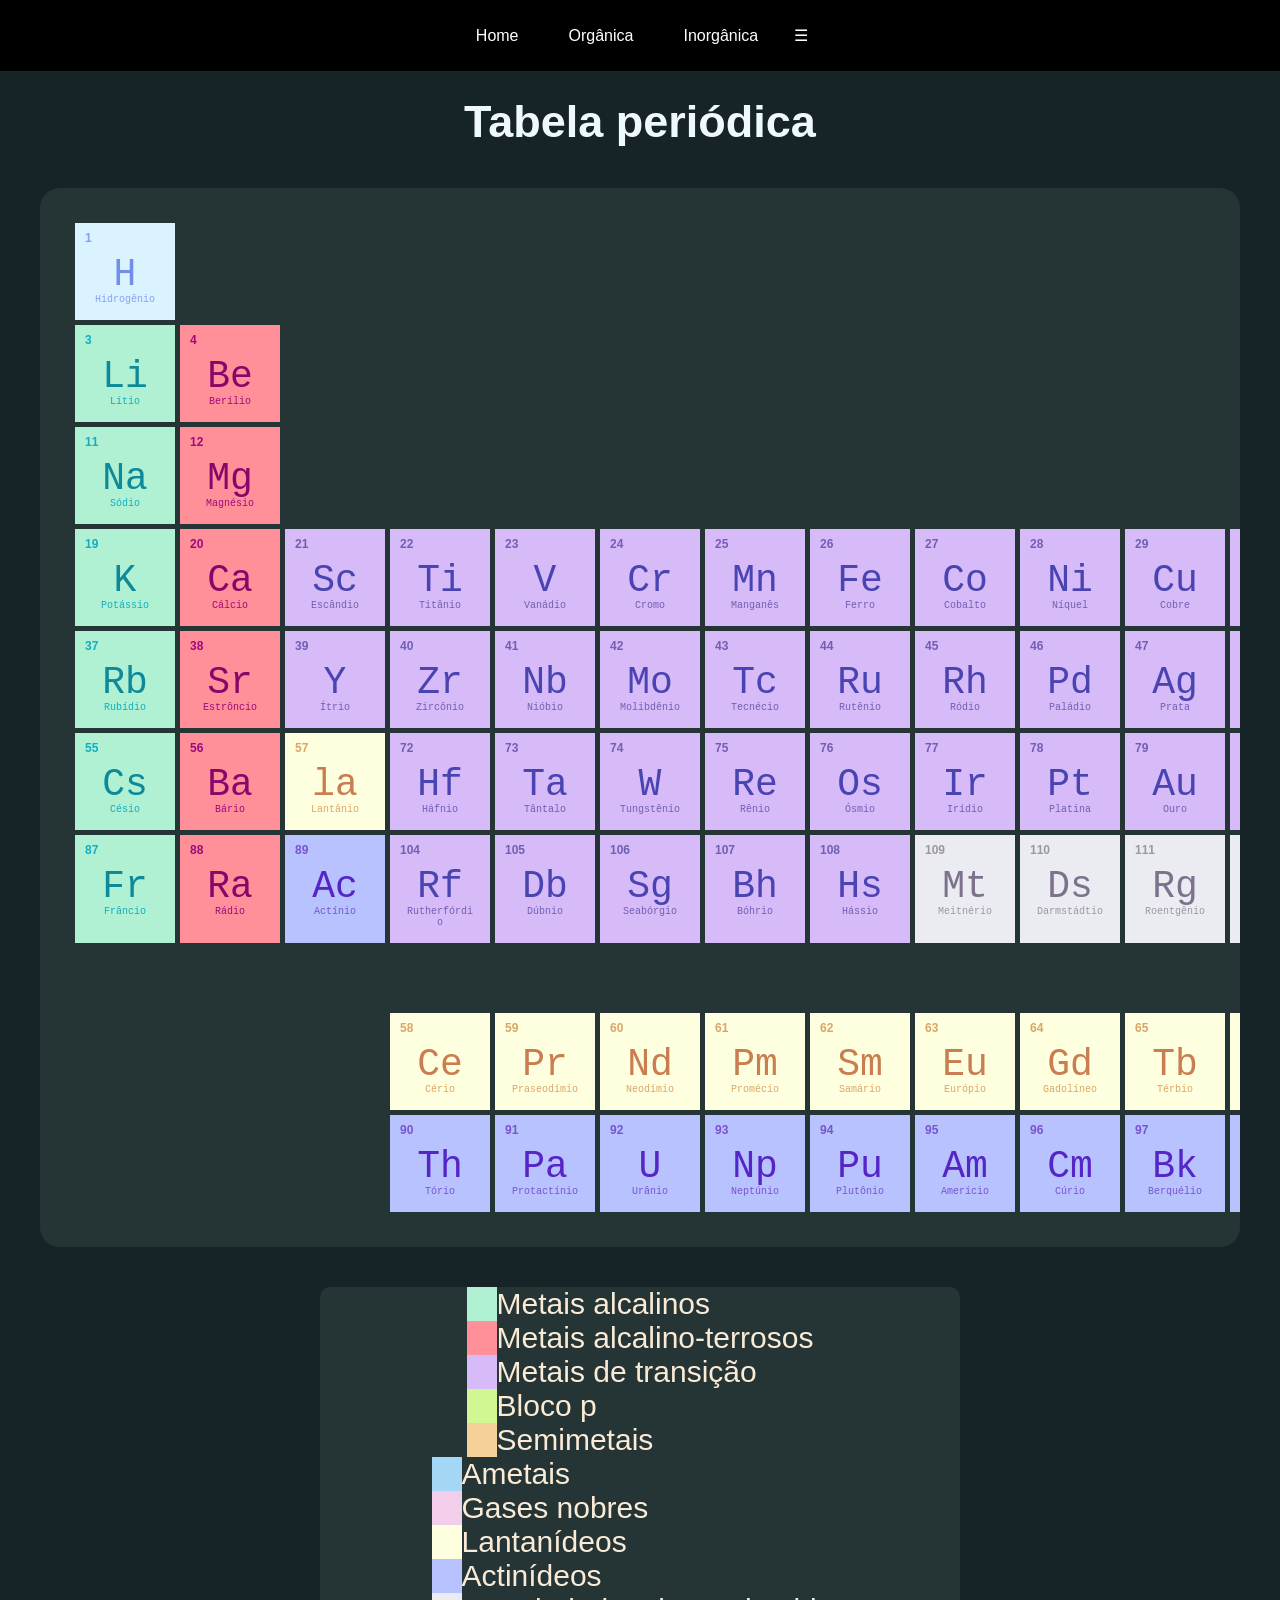
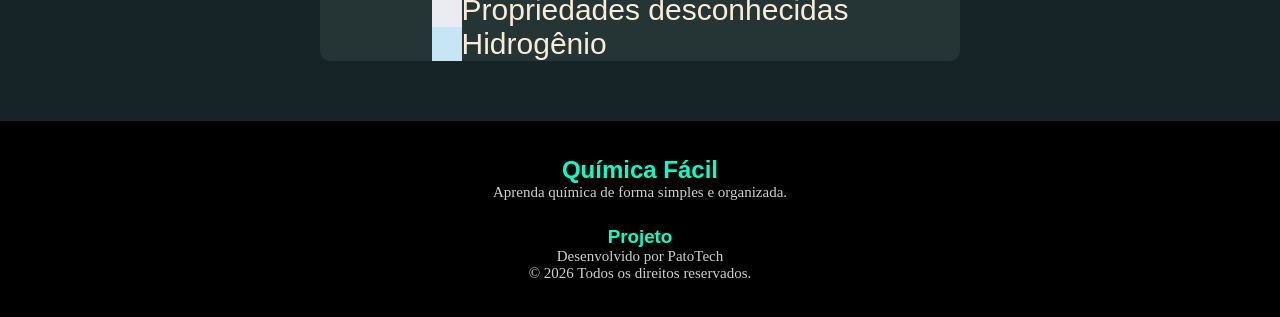
==== commit de7db8ca: "f" ====
--- a/tabelaPeriodica.html
+++ b/tabelaPeriodica.html
@@ -28,7 +28,7 @@
             </div>
         </div>
     </header>
-
+    <h1 class="tabelah1">Tabela periódica</h1>
     <main>
         <table>
             <colgroup>
@@ -51,11 +51,6 @@
                 <col>
                 <col>
             </colgroup>
-            <thead>
-                <tr>
-                    <th colspan="18">Tabela periódica</th>
-                </tr>
-            </thead>
             <tbody></tbody>
             <tr>
                 <!-- Coluna 1 -->
@@ -541,91 +536,182 @@
                     <p class="nome">organessônio</p>
                 </td>
             </tr>
-           
-            <tr>
-                <td class="metais-alcalinos">
-                    <span class="n-atomico">87</span><br>
-                    <p class="sigla">Fr</p>
-                    <p class="nome">Frâncio</p>
-                </td>
-                <td class="metais-alcalinoterrosos">
-                    <span class="n-atomico">88</span><br>
-                    <p class="sigla">Ra</p>
-                    <p class="nome">Rádio</p>
-                </td>
-
-                <td class="actinideos">
-                    <span class="n-atomico">89</span><br>
-                    <p class="sigla">Ac</p>
-                    <p class="nome">Actínio</p>
-                </td>
-                <td class="metal-transicao">
-                    <span class="n-atomico">104</span><br>
-                    <p class="sigla">Rf</p>
-                    <p class="nome">Rutherfórdio</p>
-                </td>
-                <td class="metal-transicao">
-                    <span class="n-atomico">105</span><br>
-                    <p class="sigla">Db</p>
-                    <p class="nome">Dúbnio</p>
-                </td>
-                <td class="metal-transicao">
-                    <span class="n-atomico">106</span><br>
-                    <p class="sigla">Sg</p>
-                    <p class="nome">Seabórgio</p>
-                </td>
-                <td class="metal-transicao">
-                    <span class="n-atomico">107</span><br>
-                    <p class="sigla">Bh</p>
-                    <p class="nome">Bóhrio</p>
-                </td>
-                <td class="metal-transicao">
-                    <span class="n-atomico">108</span><br>
-                    <p class="sigla">Hs</p>
-                    <p class="nome">Hássio</p>
-                </td>
-                <td class="desconhecido">
-                    <span class="n-atomico">109</span><br>
-                    <p class="sigla">Mt</p>
-                    <p class="nome">Meitnério</p>
-                </td>
-                <td class="desconhecido">
-                    <span class="n-atomico">110</span><br>
-                    <p class="sigla">Ds</p>
-                    <p class="nome">Darmstádtio</p>
-                </td>
-
-                <td class="desconhecido">
-                    <span class="n-atomico">111</span><br>
-                    <p class="sigla">Rg</p>
-                    <p class="nome">Roentgênio</p>
-                </td>
-                <td class="desconhecido">
-                    <span class="n-atomico">112</span><br>
-                    <p class="sigla">Cn</p>
-                    <p class="nome">Copernício</p>
-                </td>
-                <td class="desconhecido">
-                    <span class="n-atomico">113</span><br>
-                    <p class="sigla">Nh</p>
-                    <p class="nome">Nihônio</p>
-                </td>
-                <td class="desconhecido">
-                    <span class="n-atomico">114</span><br>
-                    <p class="sigla">Fl</p>
-                    <p class="nome">Fleróvio</p>
-                </td>
-                <td class="desconhecido">
-                    <span class="n-atomico">115</span><br>
-                    <p class="sigla">Mc</p>
-                    <p class="nome">Moscóvio</p>
-                </td>
-                </tr>
+            <tr class="espaco">
+                <td colspan="18"></td>
+            </tr>
+            <tr>
+                <td colspan="3" class="vazio"></td>
+                <td class="lantanideos">
+                    <span class="n-atomico">58</span><br>
+                    <p class="sigla">Ce</p>
+                    <p class="nome">Cério</p>
+                </td>
+                <td class="lantanideos">
+                    <span class="n-atomico">59</span><br>
+                    <p class="sigla">Pr</p>
+                    <p class="nome">Praseodímio</p>
+                </td>
+
+                <td class="lantanideos">
+                    <span class="n-atomico">60</span><br>
+                    <p class="sigla">Nd</p>
+                    <p class="nome">Neodímio</p>
+                </td>
+                <td class="lantanideos">
+                    <span class="n-atomico">61</span><br>
+                    <p class="sigla">Pm</p>
+                    <p class="nome">Promécio</p>
+                </td>
+                <td class="lantanideos">
+                    <span class="n-atomico">62</span><br>
+                    <p class="sigla">Sm</p>
+                    <p class="nome">Samário</p>
+                </td>
+                <td class="lantanideos">
+                    <span class="n-atomico">63</span><br>
+                    <p class="sigla">Eu</p>
+                    <p class="nome">Európio</p>
+                </td>
+                <td class="lantanideos">
+                    <span class="n-atomico">64</span><br>
+                    <p class="sigla">Gd</p>
+                    <p class="nome">Gadolíneo</p>
+                </td>
+                <td class="lantanideos">
+                    <span class="n-atomico">65</span><br>
+                    <p class="sigla">Tb</p>
+                    <p class="nome">Térbio</p>
+                </td>
+                <td class="lantanideos">
+                    <span class="n-atomico">66</span><br>
+                    <p class="sigla">Dy</p>
+                    <p class="nome">Disprósio</p>
+                </td>
+                <td class="lantanideos">
+                    <span class="n-atomico">67</span><br>
+                    <p class="sigla">Ho</p>
+                    <p class="nome">Hólmio</p>
+                </td>
+
+                <td class="lantanideos">
+                    <span class="n-atomico">68</span><br>
+                    <p class="sigla">Er</p>
+                    <p class="nome">Érbio</p>
+                </td>
+                <td class="lantanideos">
+                    <span class="n-atomico">69</span><br>
+                    <p class="sigla">Tm</p>
+                    <p class="nome">Túlio</p>
+                </td>
+                <td class="lantanideos">
+                    <span class="n-atomico">70</span><br>
+                    <p class="sigla">Yb</p>
+                    <p class="nome">Itérbio</p>
+                </td>
+                <td class="lantanideos">
+                    <span class="n-atomico">71</span><br>
+                    <p class="sigla">Lu</p>
+                    <p class="nome">Lutécio</p>
+                </td>
+            </tr>
+
+            <tr>
+                <td colspan="3" class="vazio"></td>
+                <td class="actinideos">
+                    <span class="n-atomico">90</span><br>
+                    <p class="sigla">Th</p>
+                    <p class="nome">Tório</p>
+                </td>
+                <td class="actinideos">
+                    <span class="n-atomico">91</span><br>
+                    <p class="sigla">Pa</p>
+                    <p class="nome">Protactínio</p>
+                </td>
+
+                <td class="actinideos">
+                    <span class="n-atomico">92</span><br>
+                    <p class="sigla">U</p>
+                    <p class="nome">Urânio</p>
+                </td>
+                <td class="actinideos">
+                    <span class="n-atomico">93</span><br>
+                    <p class="sigla">Np</p>
+                    <p class="nome">Neptúnio</p>
+                </td>
+                <td class="actinideos">
+                    <span class="n-atomico">94</span><br>
+                    <p class="sigla">Pu</p>
+                    <p class="nome">Plutônio</p>
+                </td>
+                <td class="actinideos">
+                    <span class="n-atomico">95</span><br>
+                    <p class="sigla">Am</p>
+                    <p class="nome">Amerício</p>
+                </td>
+                <td class="actinideos">
+                    <span class="n-atomico">96</span><br>
+                    <p class="sigla">Cm</p>
+                    <p class="nome">Cúrio</p>
+                </td>
+                <td class="actinideos">
+                    <span class="n-atomico">97</span><br>
+                    <p class="sigla">Bk</p>
+                    <p class="nome">Berquélio</p>
+                </td>
+                <td class="actinideos">
+                    <span class="n-atomico">98</span><br>
+                    <p class="sigla">Cf</p>
+                    <p class="nome">Califórnio</p>
+                </td>
+                <td class="actinideos">
+                    <span class="n-atomico">99</span><br>
+                    <p class="sigla">Es</p>
+                    <p class="nome">Einstênio</p>
+                </td>
+
+                <td class="actinideos">
+                    <span class="n-atomico">100</span><br>
+                    <p class="sigla">Fm</p>
+                    <p class="nome">Férmio</p>
+                </td>
+                <td class="actinideos">
+                    <span class="n-atomico">101</span><br>
+                    <p class="sigla">Md</p>
+                    <p class="nome">Mendelévio</p>
+                </td>
+                <td class="actinideos">
+                    <span class="n-atomico">102</span><br>
+                    <p class="sigla">No</p>
+                    <p class="nome">Nobélio</p>
+                </td>
+                <td class="actinideos">
+                    <span class="n-atomico">103</span><br>
+                    <p class="sigla">Lr</p>
+                    <p class="nome">Laurêncio</p>
+                </td>
+            </tr>
 
             </tbody>
         </table>
     </main>
-
+ <div class="familias">
+    <ul class="col1">
+        <li class="p1">Metais alcalinos</li>
+        <li class="p2">Metais alcalino-terrosos</li>
+        <li class="p3">Metais de transição</li>
+        <li class="p4">Bloco p</li>
+        <li class="p5">Semimetais</li>
+    </ul>
+
+    <ul class="col2">
+        <li class="p6">Ametais</li>
+        <li class="p7">Gases nobres</li>
+        <li class="p8">Lantanídeos</li>
+        <li class="p9">Actinídeos</li>
+        <li class="p10">Propriedades desconhecidas</li>
+        <li class="p11">Hidrogênio</li>
+    </ul>
+</div>
     <footer>
         <div class="footer-container">
             <div class="footer-esquerda">
@@ -634,7 +720,7 @@
             </div>
             <div class="footer-info">
                 <h3>Projeto</h3>
-                <p>Desenvolvido por Seu Nome</p>
+                <p>Desenvolvido por PatoTech</p>
                 <p>© 2026 Todos os direitos reservados.</p>
             </div>
         </div>
--- a/style2.css
+++ b/style2.css
@@ -1,6 +1,7 @@
-html{
-    scrollbar-color: antiquewhite rgb(23, 36, 39);
-}
+html {
+    scrollbar-color: rgb(80, 169, 154) rgb(23, 36, 39);
+}
+
 * {
     margin: 0;
     padding: 0;
@@ -91,7 +92,7 @@
     left: 0;
     min-width: 200px;
     background: #f1f1f1;
-    box-shadow: 0 8px 16px rgba(0,0,0,.2);
+    box-shadow: 0 8px 16px rgba(0, 0, 0, .2);
     z-index: 100;
 }
 
@@ -111,11 +112,11 @@
 }
 
 main {
-    background: antiquewhite;
+    background: rgb(37, 53, 54);
     margin: 40px;
     padding: 30px;
     border-radius: 20px;
-    box-shadow: 0 0 10px blanchedalmond;
+
 }
 
 main h3 {
@@ -186,14 +187,14 @@
 .footer-links a:hover {
     color: rgb(8, 255, 201);
 }
+
 main {
-    background: antiquewhite;
     margin: 40px;
     padding: 30px;
     border-radius: 20px;
-    box-shadow: 0 0 10px blanchedalmond;
     overflow-x: auto;
 }
+
 main h3 {
     font-size: 45px;
     text-align: center;
@@ -215,7 +216,7 @@
     table-layout: fixed;
     width: 100%;
     border-collapse: separate;
-    border-spacing: 5px; 
+    border-spacing: 5px;
 }
 
 main table col {
@@ -246,7 +247,6 @@
 .hidrogenio {
     cursor: pointer;
     background-color: rgb(219, 243, 255);
-    border-radius: 10px;
     padding: 15px;
     word-wrap: break-word;
     position: relative;
@@ -257,7 +257,6 @@
 .gases-nobres {
     cursor: pointer;
     background-color: rgb(243, 206, 235);
-    border-radius: 10px;
     padding: 15px;
     word-wrap: break-word;
     position: relative;
@@ -268,87 +267,86 @@
 .metais-alcalinos {
     cursor: pointer;
     background-color: rgb(176, 241, 211);
-    border-radius: 10px;
     padding: 15px;
     word-wrap: break-word;
     position: relative;
     color: rgb(19, 172, 192);
     font-family: 'Franklin Gothic Medium', 'Arial Narrow', Arial, sans-serif;
 }
+
 .metais-alcalinoterrosos {
     cursor: pointer;
     background-color: rgb(255, 144, 153);
-    border-radius: 10px;
     padding: 15px;
     word-wrap: break-word;
     position: relative;
     color: rgb(158, 10, 121);
     font-family: 'Franklin Gothic Medium', 'Arial Narrow', Arial, sans-serif;
 }
+
 .semimetais {
     cursor: pointer;
     background-color: rgb(245, 208, 153);
-    border-radius: 10px;
     padding: 15px;
     word-wrap: break-word;
     position: relative;
     color: rgb(199, 102, 37);
     font-family: 'Franklin Gothic Medium', 'Arial Narrow', Arial, sans-serif;
 }
+
 .ametais {
     cursor: pointer;
     background-color: rgb(163, 215, 245);
-    border-radius: 10px;
     padding: 15px;
     word-wrap: break-word;
     position: relative;
     color: rgb(75, 89, 212);
     font-family: 'Franklin Gothic Medium', 'Arial Narrow', Arial, sans-serif;
 }
+
 .bloco-p {
     cursor: pointer;
     background-color: rgb(208, 247, 145);
-    border-radius: 10px;
     padding: 15px;
     word-wrap: break-word;
     position: relative;
     color: rgb(82, 158, 101);
     font-family: 'Franklin Gothic Medium', 'Arial Narrow', Arial, sans-serif;
 }
+
 .metal-transicao {
     cursor: pointer;
     background-color: rgb(215, 186, 248);
-    border-radius: 10px;
     padding: 15px;
     word-wrap: break-word;
     position: relative;
     color: rgb(113, 95, 180);
     font-family: 'Franklin Gothic Medium', 'Arial Narrow', Arial, sans-serif;
 }
+
 .lantanideos {
     cursor: pointer;
     background-color: rgb(254, 255, 222);
-    border-radius: 10px;
     padding: 15px;
     word-wrap: break-word;
     position: relative;
     color: rgb(218, 165, 106);
     font-family: 'Franklin Gothic Medium', 'Arial Narrow', Arial, sans-serif;
 }
+
 .actinideos {
     cursor: pointer;
     background-color: rgb(183, 194, 255);
-    border-radius: 10px;
     padding: 15px;
     word-wrap: break-word;
     position: relative;
     color: rgb(121, 84, 207);
     font-family: 'Franklin Gothic Medium', 'Arial Narrow', Arial, sans-serif;
 }
+
 .desconhecido {
     cursor: pointer;
     background-color: rgb(235, 236, 241);
-    border-radius: 10px;
     padding: 15px;
     word-wrap: break-word;
     position: relative;
@@ -356,38 +354,93 @@
     font-family: 'Franklin Gothic Medium', 'Arial Narrow', Arial, sans-serif;
 }
 
-.hidrogenio .sigla { color: rgb(113, 142, 235); }
-.hidrogenio .nome { color: rgb(133, 160, 247); }
-
-.gases-nobres .sigla { color: rgb(160, 50, 145); }
-.gases-nobres .nome { color: rgb(189, 79, 174); }
-
-.metais-alcalinos .sigla { color: rgb(13, 137, 153); }
-.metais-alcalinos .nome { color: rgb(19, 172, 192); }
-
-.metais-alcalinoterrosos .sigla { color: rgb(138, 5, 105); }
-.metais-alcalinoterrosos .nome { color:rgb(158, 10, 121);}
-
-.semimetais .sigla { color: rgb(148, 42, 9); }
-.semimetais .nome { color:rgb(199, 102, 37);}
-
-.ametais .sigla { color: rgb(54, 69, 199); }
-.ametais .nome { color:rgb(75, 89, 212);}
-
-.bloco-p .sigla { color: rgb(55, 129, 95); }
-.bloco-p .nome { color:rgb(82, 158, 101);}
-
-.metal-transicao .sigla { color: rgb(73, 68, 177); }
-.metal-transicao .nome { color:rgb(113, 95, 180);}
-
-.lantanideos .sigla { color: rgb(201, 125, 81); }
-.lantanideos .nome { color:rgb(218, 165, 106);}
-
-.actinideos .sigla { color: rgb(85, 37, 197); }
-.actinideos .nome { color:rgb(121, 84, 207);}
-
-.desconhecido .sigla { color: rgb(125, 114, 141); }
-.desconhecido .nome { color:rgb(155, 151, 163);}
+.hidrogenio .sigla {
+    color: rgb(113, 142, 235);
+}
+
+.hidrogenio .nome {
+    color: rgb(133, 160, 247);
+}
+
+.gases-nobres .sigla {
+    color: rgb(160, 50, 145);
+}
+
+.gases-nobres .nome {
+    color: rgb(189, 79, 174);
+}
+
+.metais-alcalinos .sigla {
+    color: rgb(13, 137, 153);
+}
+
+.metais-alcalinos .nome {
+    color: rgb(19, 172, 192);
+}
+
+.metais-alcalinoterrosos .sigla {
+    color: rgb(138, 5, 105);
+}
+
+.metais-alcalinoterrosos .nome {
+    color: rgb(158, 10, 121);
+}
+
+.semimetais .sigla {
+    color: rgb(148, 42, 9);
+}
+
+.semimetais .nome {
+    color: rgb(199, 102, 37);
+}
+
+.ametais .sigla {
+    color: rgb(54, 69, 199);
+}
+
+.ametais .nome {
+    color: rgb(75, 89, 212);
+}
+
+.bloco-p .sigla {
+    color: rgb(55, 129, 95);
+}
+
+.bloco-p .nome {
+    color: rgb(82, 158, 101);
+}
+
+.metal-transicao .sigla {
+    color: rgb(73, 68, 177);
+}
+
+.metal-transicao .nome {
+    color: rgb(113, 95, 180);
+}
+
+.lantanideos .sigla {
+    color: rgb(201, 125, 81);
+}
+
+.lantanideos .nome {
+    color: rgb(218, 165, 106);
+}
+
+.actinideos .sigla {
+    color: rgb(85, 37, 197);
+}
+
+.actinideos .nome {
+    color: rgb(121, 84, 207);
+}
+
+.desconhecido .sigla {
+    color: rgb(125, 114, 141);
+}
+
+.desconhecido .nome {
+    color: rgb(155, 151, 163);
+}
 
 .sigla {
     font-size: 38px;
@@ -400,15 +453,92 @@
     margin: 0;
 }
 
+.tabelah1 {
+    word-wrap: break-word;
+    color: aliceblue;
+    margin: 25px;
+    font-size: 45px;
+    text-align: center;
+    font-family: 'Franklin Gothic Medium', 'Arial Narrow', Arial, sans-serif;
+}
+
 .n-atomico {
     position: absolute;
-    top: 8px;      
-    left: 10px;    
+    top: 8px;
+    left: 10px;
     font-weight: bold;
     font-size: 12px;
     font-weight: bold;
 }
 
+.familias {
+    background-color: rgb(37, 53, 54);
+    width: 50%;
+    border-radius: 10px;
+    margin: auto;
+    font-size: 30px;
+    cursor: pointer;
+    color: antiquewhite;
+    display: flex;
+    flex-wrap: wrap;
+    align-items: center;
+    justify-content: center;
+    font-family: 'Franklin Gothic Medium', 'Arial Narrow', Arial, sans-serif;
+}
+
+.espaco td {
+    height: 60px;
+    border: none;
+    background: transparent;
+    padding: 0;
+}
+
+li {
+    list-style: none;
+}
+.p1 {
+    border-left: 30px solid rgb(176, 241, 211);
+}
+
+.p2 {
+    border-left: 30px solid rgb(255, 144, 153);
+}
+
+.p3 {
+    border-left: 30px solid rgb(215, 186, 248);
+}
+
+.p4 {
+    border-left: 30px solid rgb(208, 247, 145);
+}
+
+.p5 {
+    border-left: 30px solid rgb(245, 208, 153);
+}
+
+.p6 {
+    border-left: 30px solid rgb(163, 215, 245);
+}
+
+.p7 {
+    border-left: 30px solid rgb(243, 206, 235);
+}
+
+.p8 {
+    border-left: 30px solid rgb(254, 255, 222);
+}
+
+.p9 {
+    border-left: 30px solid rgb(183, 194, 255);
+}
+
+.p10 {
+    border-left: 30px solid rgb(235, 236, 241);
+}
+
+.p11 {
+    border-left: 30px solid rgb(198, 230, 246);
+}
 
 @media (max-width: 768px) {
     .all-menu {
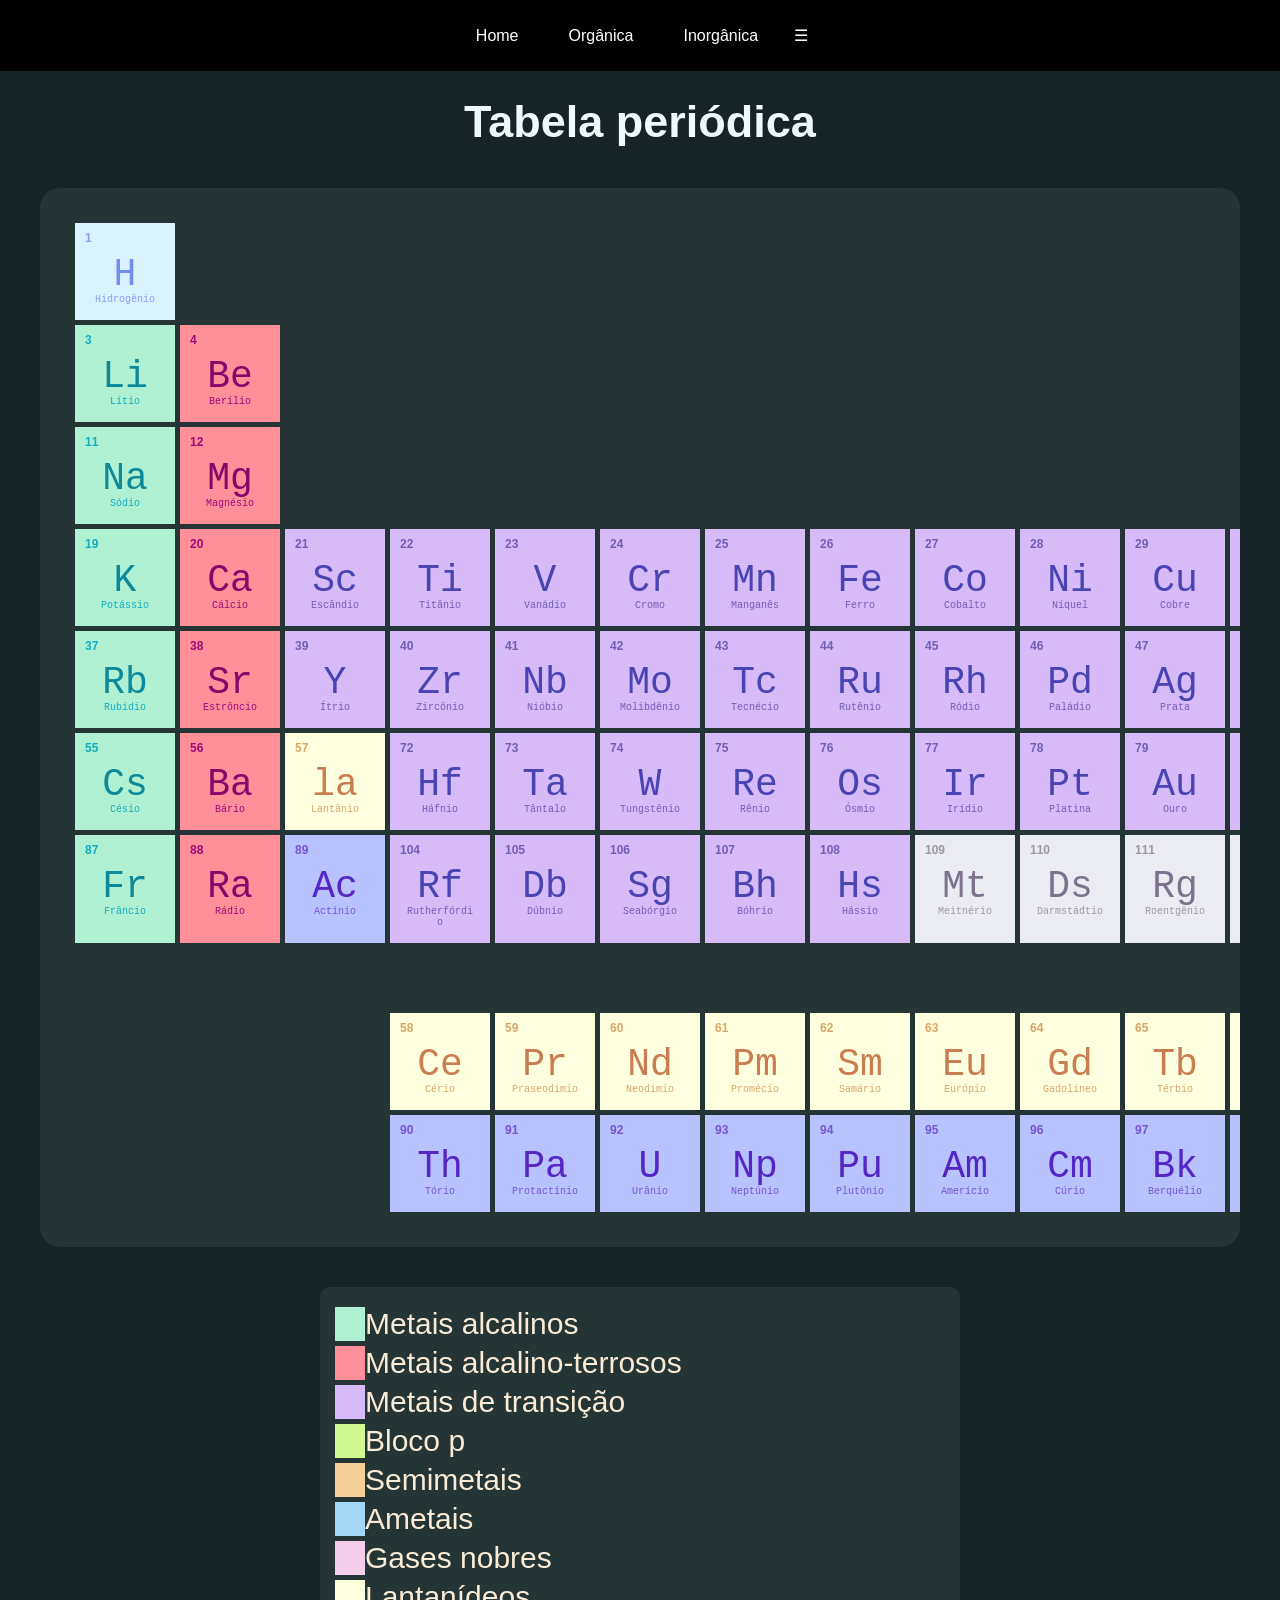
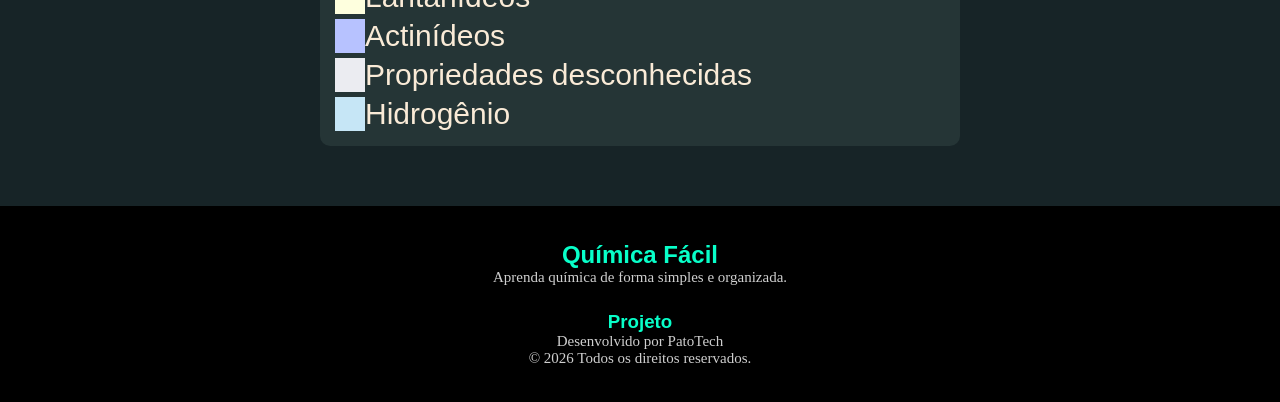
==== commit 227a7d3f: "kjjk" ====
--- a/tabelaPeriodica.html
+++ b/tabelaPeriodica.html
@@ -701,9 +701,6 @@
         <li class="p3">Metais de transição</li>
         <li class="p4">Bloco p</li>
         <li class="p5">Semimetais</li>
-    </ul>
-
-    <ul class="col2">
         <li class="p6">Ametais</li>
         <li class="p7">Gases nobres</li>
         <li class="p8">Lantanídeos</li>
--- a/style2.css
+++ b/style2.css
@@ -481,8 +481,7 @@
     color: antiquewhite;
     display: flex;
     flex-wrap: wrap;
-    align-items: center;
-    justify-content: center;
+    padding: 15px;
     font-family: 'Franklin Gothic Medium', 'Arial Narrow', Arial, sans-serif;
 }
 
@@ -539,6 +538,14 @@
 .p11 {
     border-left: 30px solid rgb(198, 230, 246);
 }
+.col1{
+    display: flex;
+    flex-direction: column;
+    flex-wrap: wrap;
+}
+.col1 li{
+    margin-top: 5px;
+}
 
 @media (max-width: 768px) {
     .all-menu {
